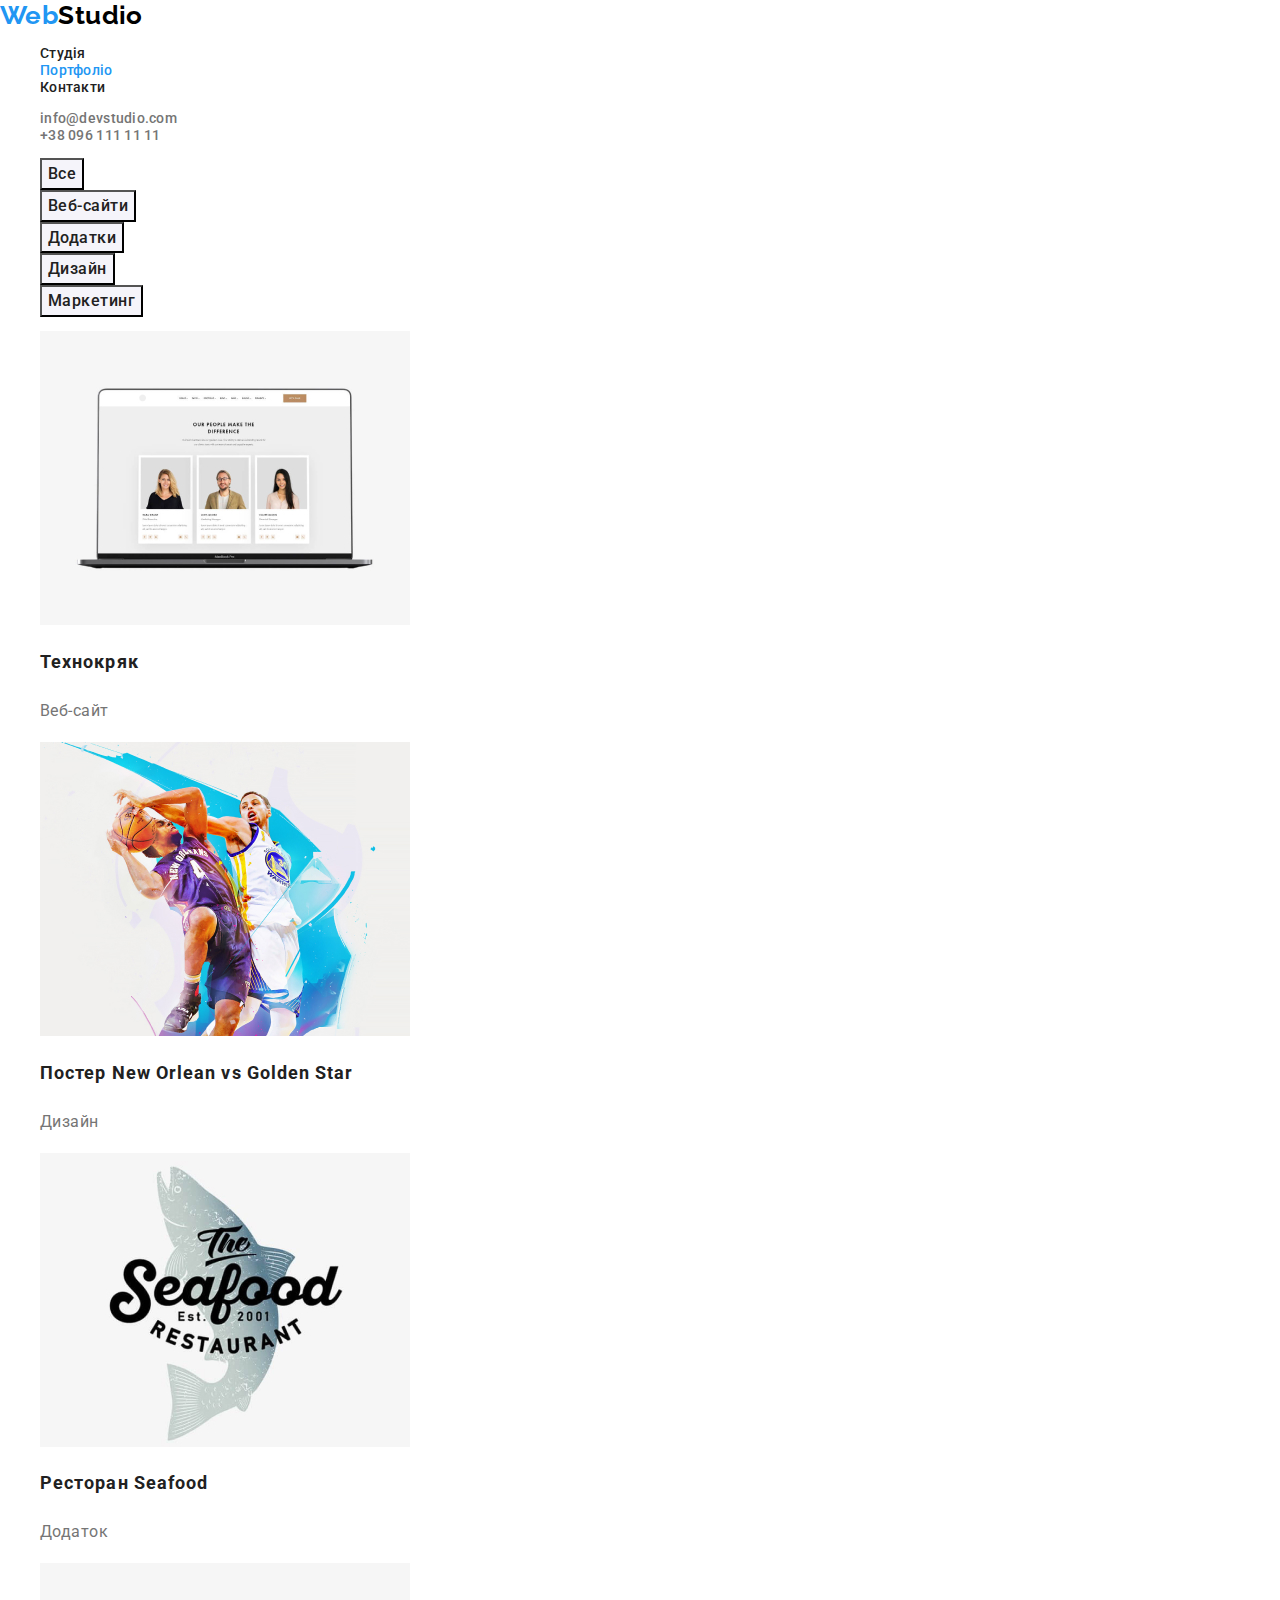
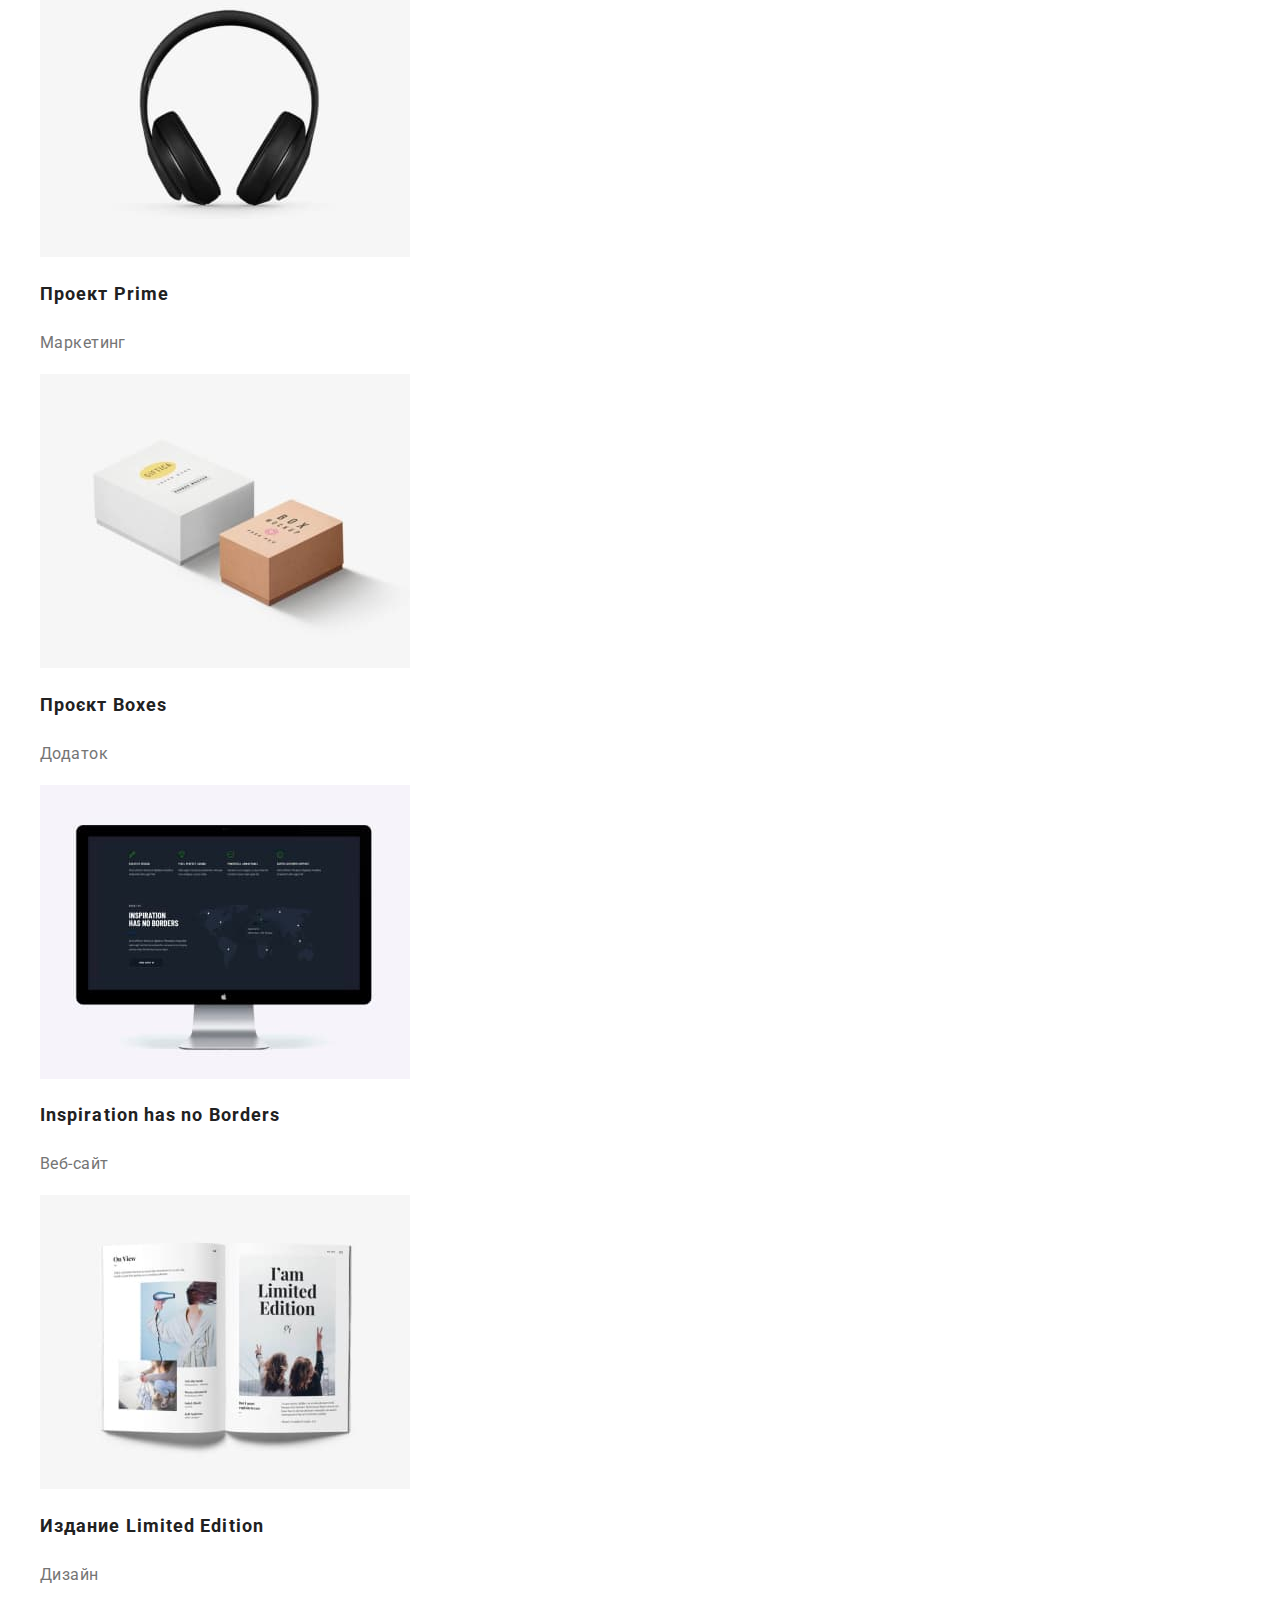
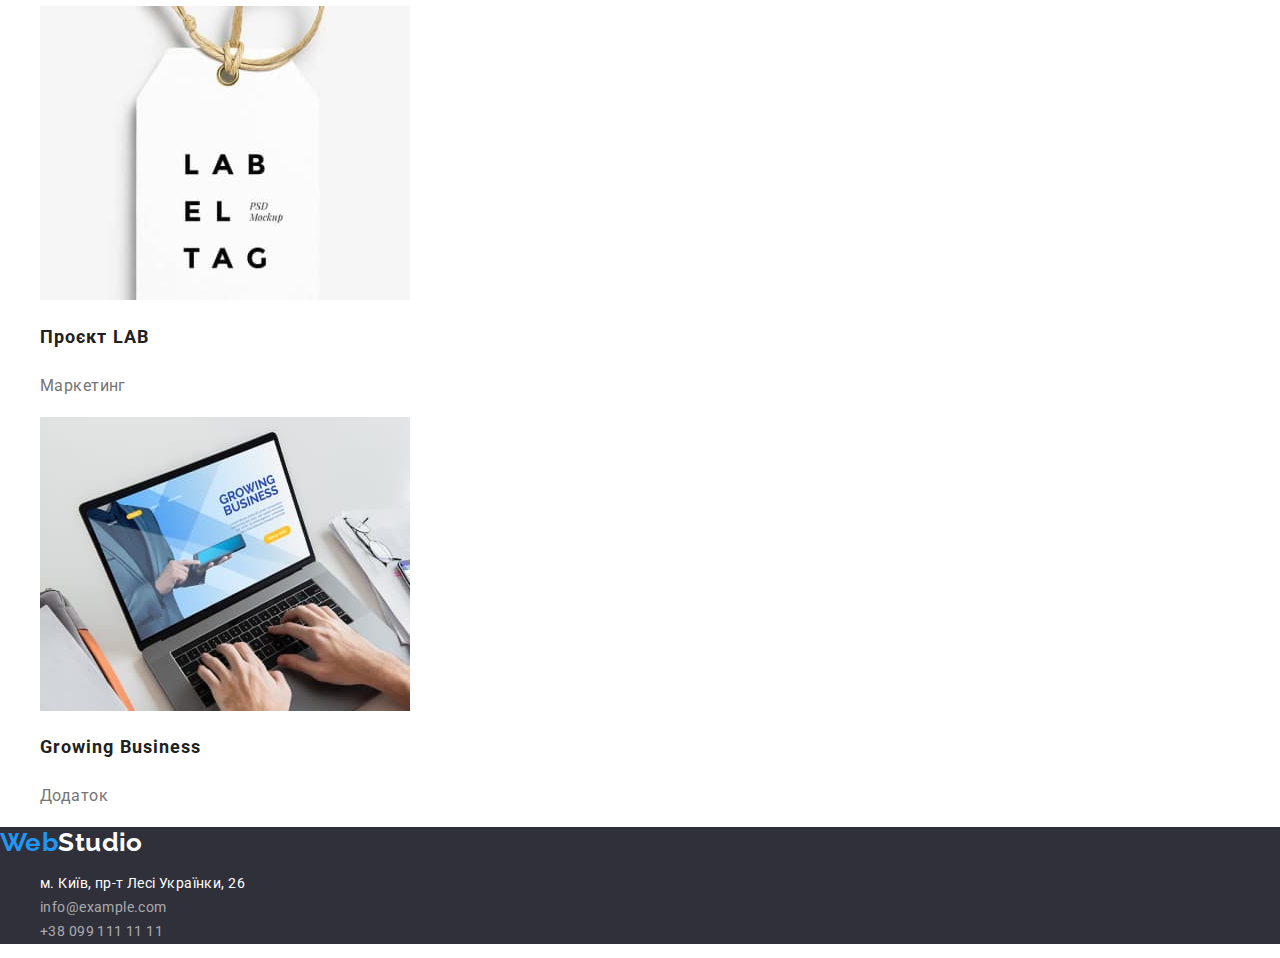
==== portfolio.html @ 3e5037c1 "Lang and normalize" ====
<!DOCTYPE html>
<html lang="ua">

<head>
    <meta charset="UTF-8">
    <meta http-equiv="X-UA-Compatible" content="IE=edge">
    <meta name="viewport" content="width=device-width, initial-scale=1.0">
    <title>WebStudio</title>
    <link rel="stylesheet" href="./css/modern-normalize.css">
    <link rel="stylesheet" href="./css/styles.css">
    <link href="https://fonts.googleapis.com/css2?family=Raleway:wght@700&family=Roboto:wght@400;500;700;900&display=swap" rel="stylesheet">
</head>

<body>
    <!-- Шапка -->
    <header class="header">
        <nav>
            <a class="logo" href="./index.html"> <span>Web</span>Studio </a>

            <ul class="header-nav">
                <li><a class="link" href="./index.html">Студія</a></li>
                <li><a class="link is-active" href="./portfolio.html">Портфоліо</a></li>
                <li><a class="link" href="">Контакти</a></li>
            </ul>
        </nav>

        <ul class="header-contacts">
            <li><a class="link" href="mailto:info@devstudio.com">info@devstudio.com</a></li>
            <li><a class="link" href="tel:+380961111111">+38 096 111 11 11</a></li>
        </ul>
    </header>

    <main>
        <section>
            <h1 class="visually-hidden"> Портфолио </h1>
            <ul class="filter">
                <li> 
                    <button class="btn" type="button"> Все </button>
                </li>
                <li>
                    <button class="btn" type="button"> Веб-сайти </button>
                </li>
                <li>
                    <button class="btn" type="button"> Додатки </button>
                </li>
                <li>
                    <button class="btn" type="button"> Дизайн </button>
                </li>
                <li>
                    <button class="btn" type="button"> Маркетинг </button>
                </li>
            </ul>
            <ul class="cards">
                <li> <a class="link" href="">
                        <img src="./images/img1.jpg" alt="" width="370" height="294"> 
                        <h2 class="title">Технокряк</h2>
                        <p class="category">Веб-сайт</p>
                        <p></p>
                    </a>
                </li>
                <li> <a class="link" href="">
                        <img src="./images/img2.jpg" alt="" width="370" height="294">
                        <h2 class="title">Постер New Orlean vs Golden Star</h2>
                        <p class="category">Дизайн</p>
                        <p></p>
                    </a>
                </li>
                <li> <a class="link" href="">
                        <img src="./images/img3.jpg" alt="" width="370" height="294">
                        <h2 class="title">Ресторан Seafood</h2>
                        <p class="category">Додаток</p>
                        <p></p>
                    </a>
                </li>
                <li> <a class="link" href="">
                        <img src="./images/img4.jpg" alt="" width="370" height="294">
                        <h2 class="title">Проект Prime</h2>
                        <p class="category">Маркетинг</p>
                        <p></p>
                    </a>
                </li>
                <li> <a class="link" href="">
                        <img src="./images/img5.jpg" alt="" width="370" height="294">
                        <h2 class="title">Проєкт Boxes</h2>
                        <p class="category">Додаток</p>
                        <p></p>
                    </a>
                </li>
                <li> <a class="link" href="">
                        <img src="./images/img6.jpg" alt="" width="370" height="294">
                        <h2 class="title">Inspiration has no Borders</h2>
                        <p class="category">Веб-сайт</p>
                        <p></p>
                    </a>
                </li>
                <li> <a class="link" href="">
                        <img src="./images/img7.jpg" alt="" width="370" height="294">
                        <h2 class="title">Издание Limited Edition</h2>
                        <p class="category">Дизайн</p>
                        <p></p>
                    </a>
                </li>
                <li> <a class="link" href="">
                        <img src="./images/img8.jpg" alt="" width="370" height="294">
                        <h2 class="title">Проєкт LAB</h2>
                        <p class="category">Маркетинг</p>
                        <p></p>
                    </a>
                </li>
                <li> <a class="link" href="">
                        <img src="./images/img9.jpg" alt="" width="370" height="294">
                        <h2 class="title">Growing Business</h2>
                        <p class="category">Додаток</p>
                        <p></p>
                    </a>
                </li>
            </ul>
        </section>
    </main>

    <!-- Футер -->
    <footer>

        <a class="logo-footer" href="./index.html"> <span>Web</span>Studio </a>

        <address>
            <ul class="footer-list"> 
                <li> <a class="link" href=""> м. Київ, пр-т Лесі Українки, 26 </a> </li>
                <li> <a class="link contacts" href="mailto:info@example.com">info@example.com</a> </li>
                <li> <a class="link contacts" href="tel:+380991111111">+38 099 111 11 11</a> </li>
            </ul>
        </address>

    </footer>

</body>

</html>
---- css/styles.css ----
:root {
    --main-text-color: #212121;
    --text-color: #757575;
    --accent-color: #2196F3;
    --background-color-dark: #2F303A;
    --background-color-light: #F5F4FA;
    --white: #ffffff;
}

/* Стилі для index.html */

body {
    font-family: Roboto, sans-serif;
    color: var(--main-text-color);
    background-color: var(--white);
    letter-spacing: 0.03em;
    line-height: 1.19;
    font-size: 14px;
}

.link, .logo, .logo-footer {
    text-decoration: none;
    font-style: normal;
}

ul {
    list-style: none;
}

/* Logo */
.logo {
    font-family: Raleway, sans-serif;
    font-weight: 700;
    font-size: 26px;
    color: #000000;
}

.logo span,
.logo-footer span {
    color: var(--accent-color);
}

/* Header */
.header .link {
    font-weight: 500;
    line-height: 1.14;
    letter-spacing: 0.02em;
}

.header-nav .link {
    color: var(--main-text-color);
}

.header-contacts .link {
    color: var(--text-color);
}

.header .link:hover,
.header .link:focus {
    color: var(--accent-color);
}

.header-nav .is-active {
    color: var(--accent-color);
}

/* Hero */
.hero {
    background-color: var(--background-color-dark);
    text-align: center;
}

.hero-title {
    color: var(--white);
    font-weight: 900;
    font-size: 44px;
    line-height: 1.36;
    letter-spacing: 0.06em;
    text-transform: uppercase;
}

.hero .btn {
    cursor: pointer;
    font-family: inherit;
    font-weight: 700;
    font-size: 16px;
    line-height: 1.87;
    letter-spacing: 0.06em;
    color: var(--white);
    background-color: var(--accent-color);
}

/* Features */
.visually-hidden {
    position: absolute;
    width: 1px;
    height: 1px;
    margin: -1px;
    border: 0;
    padding: 0;
    white-space: nowrap;
    clip-path: inset(100%);
    clip: rect(0 0 0 0);
    overflow: hidden;
}

.features-title {
    font-size: 14px;
    line-height: 1.14;
    text-transform: uppercase;
}

.features .text {
    line-height: 1.7;
    color: var(--text-color);
}

/* Work */
.section-title {
    font-size: 36px;
    line-height: 1.17;
    text-align: center;
}

/* Team */
.team {
    font-size: 16px;
}

.team-name {
    font-weight: 500;
    font-size: 16px;
}

.team-description {
    font-size: 16px;
    color: var(--text-color);
}

/* Footer */
footer {
    background-color: var(--background-color-dark);
}

.logo-footer {
    font-family: Raleway, sans-serif;
    font-weight: 700;
    font-size: 26px;
    color: var(--white);
}

.footer-list .link {
    color: var(--white);
    line-height: 1.7;
}

.footer-list .link:hover,
.footer-list .link:focus {
    color: var(--accent-color);
}

.footer-list .contacts {
    color: rgba(255, 255, 255, 0.6);
}


/* Стилі для portfolio.html */

.filter .btn {
    cursor: pointer;
    font-weight: 500;
    font-size: 16px;
    line-height: 1.62;
    letter-spacing: 0.03em;
    font-family: inherit;
    color: var(--main-text-color);
    background-color: var(--background-color-light);   
}

.filter .btn:hover,
.filter .btn:focus {
    color: var(--white);
    background-color: var(--accent-color);
}

.cards .title {
    font-weight: 700;
    font-size: 18px;
    line-height: 2;
    letter-spacing: 0.06em;
    color: var(--main-text-color);
}

.cards .category {
    font-size: 16px;
    line-height: 1.88;
    color: var(--text-color);
}
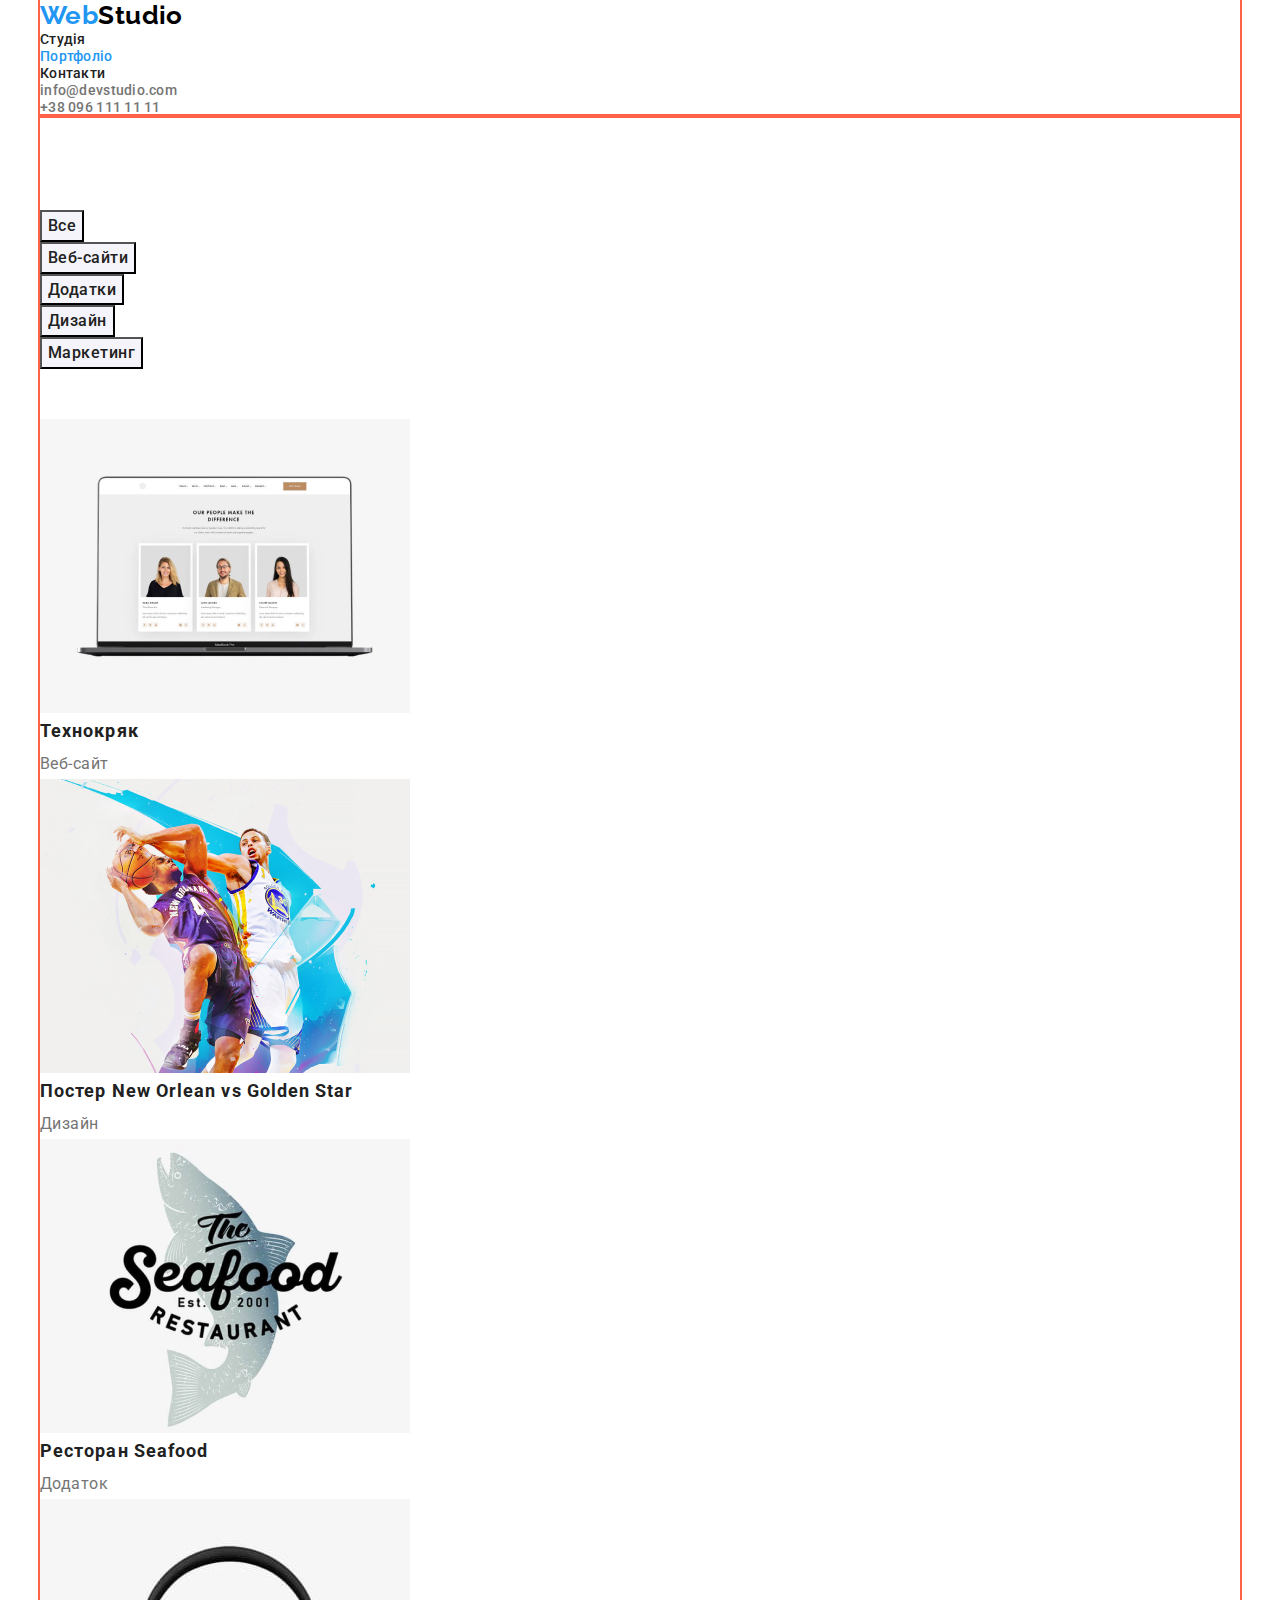
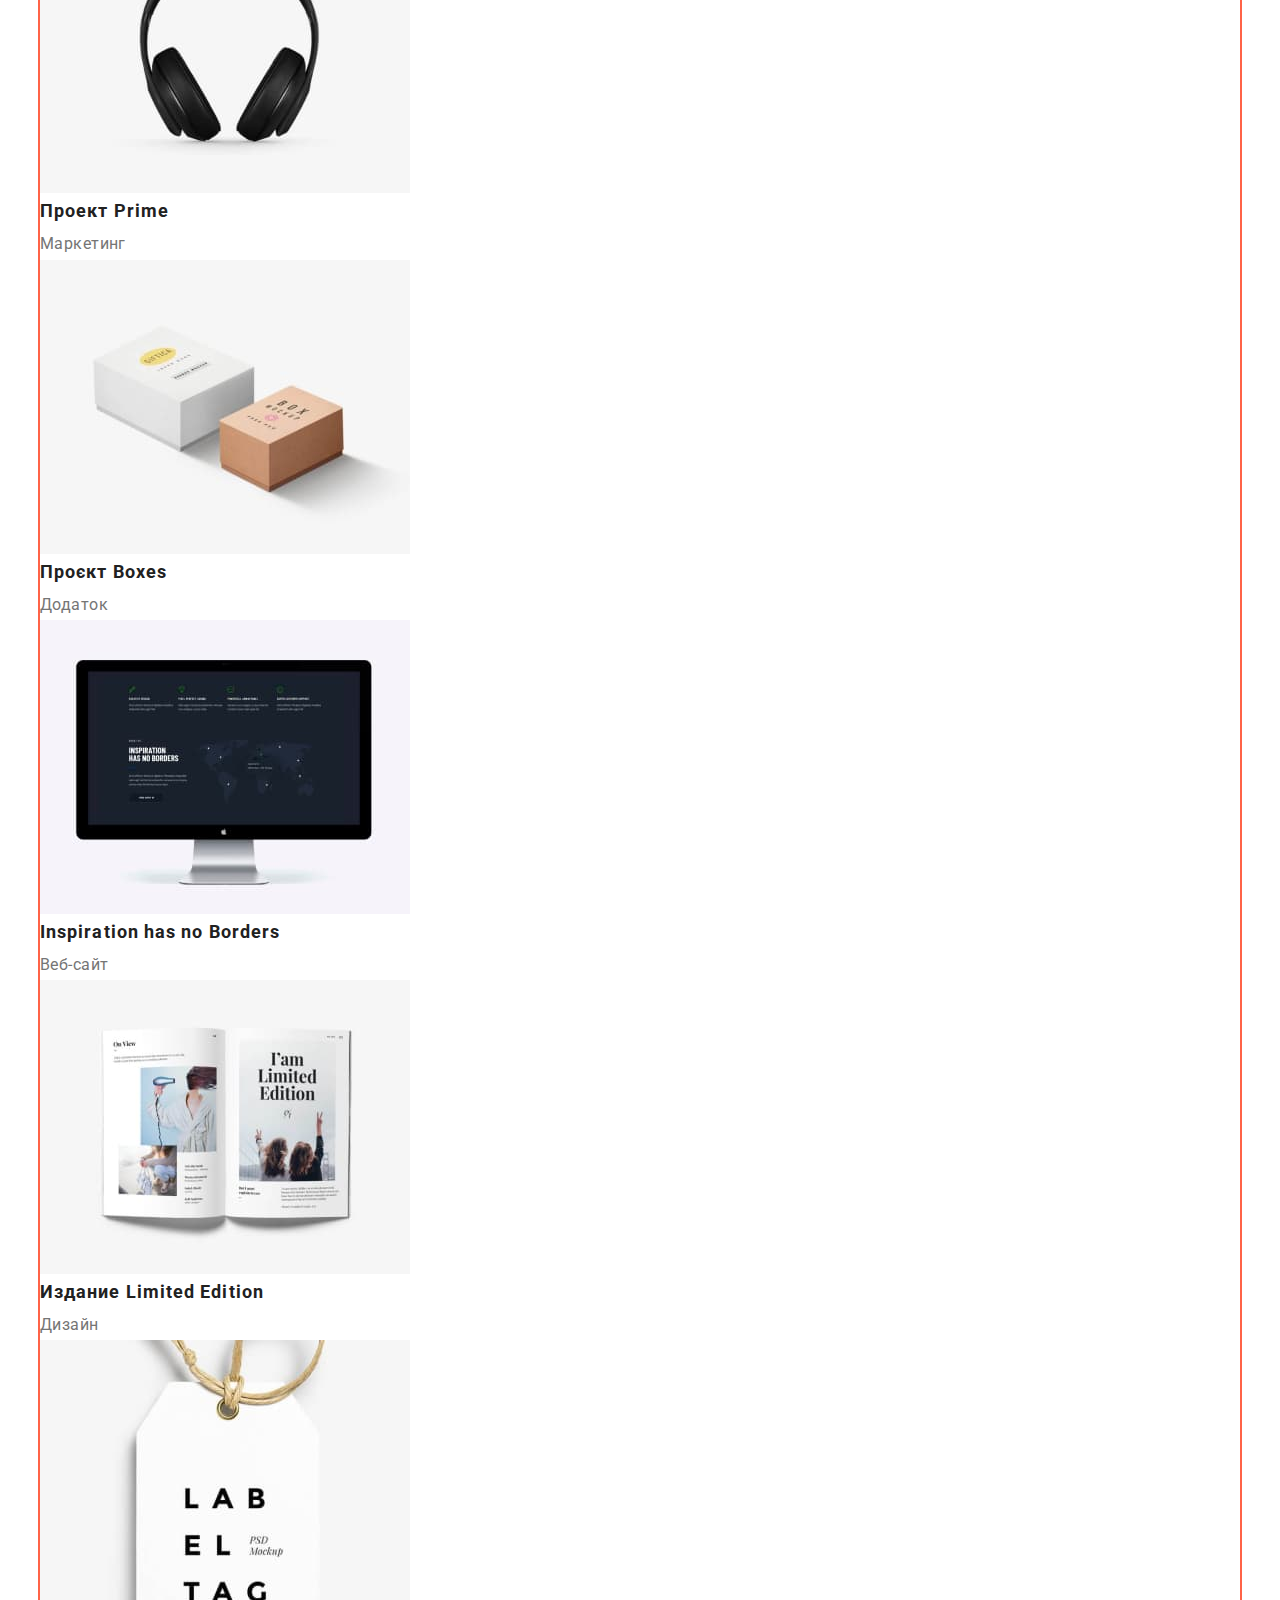
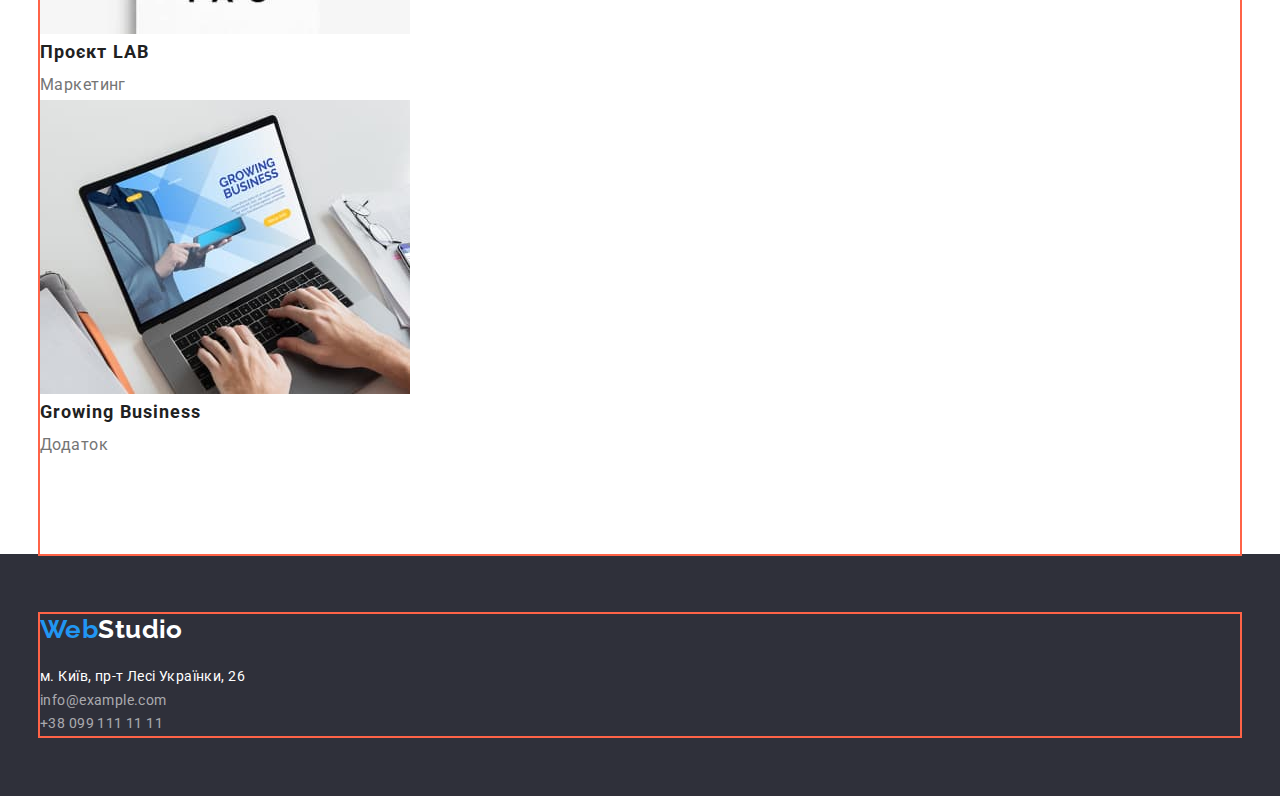
==== commit f622efcc: "Margin" ====
--- a/portfolio.html
+++ b/portfolio.html
@@ -6,7 +6,7 @@
     <meta http-equiv="X-UA-Compatible" content="IE=edge">
     <meta name="viewport" content="width=device-width, initial-scale=1.0">
     <title>WebStudio</title>
-    <link rel="stylesheet" href="./css/modern-normalize.css">
+    <link rel="stylesheet" href="https://cdnjs.cloudflare.com/ajax/libs/modern-normalize/1.1.0/modern-normalize.min.css">
     <link rel="stylesheet" href="./css/styles.css">
     <link href="https://fonts.googleapis.com/css2?family=Raleway:wght@700&family=Roboto:wght@400;500;700;900&display=swap" rel="stylesheet">
 </head>
@@ -14,122 +14,129 @@
 <body>
     <!-- Шапка -->
     <header class="header">
-        <nav>
-            <a class="logo" href="./index.html"> <span>Web</span>Studio </a>
-
-            <ul class="header-nav">
-                <li><a class="link" href="./index.html">Студія</a></li>
-                <li><a class="link is-active" href="./portfolio.html">Портфоліо</a></li>
-                <li><a class="link" href="">Контакти</a></li>
+        <div class="container">
+            <nav>
+                <a class="logo" href="./index.html"> <span>Web</span>Studio </a>
+            
+                <ul class="header-nav list">
+                    <li><a class="link" href="./index.html">Студія</a></li>
+                    <li><a class="link is-active" href="./portfolio.html">Портфоліо</a></li>
+                    <li><a class="link" href="">Контакти</a></li>
+                </ul>
+            </nav>
+            
+            <ul class="header-contacts list">
+                <li><a class="link" href="mailto:info@devstudio.com">info@devstudio.com</a></li>
+                <li><a class="link" href="tel:+380961111111">+38 096 111 11 11</a></li>
             </ul>
-        </nav>
-
-        <ul class="header-contacts">
-            <li><a class="link" href="mailto:info@devstudio.com">info@devstudio.com</a></li>
-            <li><a class="link" href="tel:+380961111111">+38 096 111 11 11</a></li>
-        </ul>
+        </div>
+        
     </header>
 
     <main>
         <section>
-            <h1 class="visually-hidden"> Портфолио </h1>
-            <ul class="filter">
-                <li> 
-                    <button class="btn" type="button"> Все </button>
-                </li>
-                <li>
-                    <button class="btn" type="button"> Веб-сайти </button>
-                </li>
-                <li>
-                    <button class="btn" type="button"> Додатки </button>
-                </li>
-                <li>
-                    <button class="btn" type="button"> Дизайн </button>
-                </li>
-                <li>
-                    <button class="btn" type="button"> Маркетинг </button>
-                </li>
-            </ul>
-            <ul class="cards">
-                <li> <a class="link" href="">
-                        <img src="./images/img1.jpg" alt="" width="370" height="294"> 
-                        <h2 class="title">Технокряк</h2>
-                        <p class="category">Веб-сайт</p>
-                        <p></p>
-                    </a>
-                </li>
-                <li> <a class="link" href="">
-                        <img src="./images/img2.jpg" alt="" width="370" height="294">
-                        <h2 class="title">Постер New Orlean vs Golden Star</h2>
-                        <p class="category">Дизайн</p>
-                        <p></p>
-                    </a>
-                </li>
-                <li> <a class="link" href="">
-                        <img src="./images/img3.jpg" alt="" width="370" height="294">
-                        <h2 class="title">Ресторан Seafood</h2>
-                        <p class="category">Додаток</p>
-                        <p></p>
-                    </a>
-                </li>
-                <li> <a class="link" href="">
-                        <img src="./images/img4.jpg" alt="" width="370" height="294">
-                        <h2 class="title">Проект Prime</h2>
-                        <p class="category">Маркетинг</p>
-                        <p></p>
-                    </a>
-                </li>
-                <li> <a class="link" href="">
-                        <img src="./images/img5.jpg" alt="" width="370" height="294">
-                        <h2 class="title">Проєкт Boxes</h2>
-                        <p class="category">Додаток</p>
-                        <p></p>
-                    </a>
-                </li>
-                <li> <a class="link" href="">
-                        <img src="./images/img6.jpg" alt="" width="370" height="294">
-                        <h2 class="title">Inspiration has no Borders</h2>
-                        <p class="category">Веб-сайт</p>
-                        <p></p>
-                    </a>
-                </li>
-                <li> <a class="link" href="">
-                        <img src="./images/img7.jpg" alt="" width="370" height="294">
-                        <h2 class="title">Издание Limited Edition</h2>
-                        <p class="category">Дизайн</p>
-                        <p></p>
-                    </a>
-                </li>
-                <li> <a class="link" href="">
-                        <img src="./images/img8.jpg" alt="" width="370" height="294">
-                        <h2 class="title">Проєкт LAB</h2>
-                        <p class="category">Маркетинг</p>
-                        <p></p>
-                    </a>
-                </li>
-                <li> <a class="link" href="">
-                        <img src="./images/img9.jpg" alt="" width="370" height="294">
-                        <h2 class="title">Growing Business</h2>
-                        <p class="category">Додаток</p>
-                        <p></p>
-                    </a>
-                </li>
-            </ul>
+            <div class="container section">
+                <h1 class="visually-hidden"> Портфолио </h1>
+                <ul class="filter list">
+                    <li>
+                        <button class="btn" type="button"> Все </button>
+                    </li>
+                    <li>
+                        <button class="btn" type="button"> Веб-сайти </button>
+                    </li>
+                    <li>
+                        <button class="btn" type="button"> Додатки </button>
+                    </li>
+                    <li>
+                        <button class="btn" type="button"> Дизайн </button>
+                    </li>
+                    <li>
+                        <button class="btn" type="button"> Маркетинг </button>
+                    </li>
+                </ul>
+                <ul class="cards list">
+                    <li> <a class="link" href="">
+                            <img src="./images/img1.jpg" alt="" width="370" height="294">
+                            <h2 class="title">Технокряк</h2>
+                            <p class="category">Веб-сайт</p>
+                            <p class="text"></p>
+                        </a>
+                    </li>
+                    <li> <a class="link" href="">
+                            <img src="./images/img2.jpg" alt="" width="370" height="294">
+                            <h2 class="title">Постер New Orlean vs Golden Star</h2>
+                            <p class="category">Дизайн</p>
+                            <p class="text"></p>
+                        </a>
+                    </li>
+                    <li> <a class="link" href="">
+                            <img src="./images/img3.jpg" alt="" width="370" height="294">
+                            <h2 class="title">Ресторан Seafood</h2>
+                            <p class="category">Додаток</p>
+                            <p class="text"></p>
+                        </a>
+                    </li>
+                    <li> <a class="link" href="">
+                            <img src="./images/img4.jpg" alt="" width="370" height="294">
+                            <h2 class="title">Проект Prime</h2>
+                            <p class="category">Маркетинг</p>
+                            <p class="text"></p>
+                        </a>
+                    </li>
+                    <li> <a class="link" href="">
+                            <img src="./images/img5.jpg" alt="" width="370" height="294">
+                            <h2 class="title">Проєкт Boxes</h2>
+                            <p class="category">Додаток</p>
+                            <p class="text"></p>
+                        </a>
+                    </li>
+                    <li> <a class="link" href="">
+                            <img src="./images/img6.jpg" alt="" width="370" height="294">
+                            <h2 class="title">Inspiration has no Borders</h2>
+                            <p class="category">Веб-сайт</p>
+                            <p class="text"></p>
+                        </a>
+                    </li>
+                    <li> <a class="link" href="">
+                            <img src="./images/img7.jpg" alt="" width="370" height="294">
+                            <h2 class="title">Издание Limited Edition</h2>
+                            <p class="category">Дизайн</p>
+                            <p class="text"></p>
+                        </a>
+                    </li>
+                    <li> <a class="link" href="">
+                            <img src="./images/img8.jpg" alt="" width="370" height="294">
+                            <h2 class="title">Проєкт LAB</h2>
+                            <p class="category">Маркетинг</p>
+                            <p class="text"></p>
+                        </a>
+                    </li>
+                    <li> <a class="link" href="">
+                            <img src="./images/img9.jpg" alt="" width="370" height="294">
+                            <h2 class="title">Growing Business</h2>
+                            <p class="category">Додаток</p>
+                            <p class="text"></p>
+                        </a>
+                    </li>
+                </ul>
+            </div>
+            
         </section>
     </main>
 
     <!-- Футер -->
     <footer>
-
-        <a class="logo-footer" href="./index.html"> <span>Web</span>Studio </a>
-
-        <address>
-            <ul class="footer-list"> 
-                <li> <a class="link" href=""> м. Київ, пр-т Лесі Українки, 26 </a> </li>
-                <li> <a class="link contacts" href="mailto:info@example.com">info@example.com</a> </li>
-                <li> <a class="link contacts" href="tel:+380991111111">+38 099 111 11 11</a> </li>
-            </ul>
-        </address>
+        <div class="container">
+            <a class="logo-footer" href="./index.html"> <span>Web</span>Studio </a>
+            
+            <address>
+                <ul class="footer-list list">
+                    <li> <a class="link" href=""> м. Київ, пр-т Лесі Українки, 26 </a> </li>
+                    <li> <a class="link contacts" href="mailto:info@example.com">info@example.com</a> </li>
+                    <li> <a class="link contacts" href="tel:+380991111111">+38 099 111 11 11</a> </li>
+                </ul>
+            </address>
+        </div>
 
     </footer>
 
--- a/css/styles.css
+++ b/css/styles.css
@@ -1,3 +1,48 @@
+html {
+    box-sizing: border-box;
+}
+
+*,
+*::after,
+*::before {
+    box-sizing: inherit;
+}
+
+/* Стили для обнуления верхних отступов у элементов */
+h1,
+h2,
+h3,
+h4,
+h5,
+h6,
+p {
+    margin-top: 0;
+}
+
+/* Класс для обнуления базовых свойств у списков (ul) */
+ul {
+    list-style: none;
+    padding: 0;
+    margin: 0;
+}
+
+/* Класс для обнуления базовых свойств у ссылок */
+a {
+    text-decoration: none;
+    color: inherit;
+}
+
+/* Свойства для корректного отображения картинок */
+img {
+    display: block;
+    max-width: 100%;
+    height: auto;
+}
+
+/* Свойства для обнуления курсива у address */
+address {
+    font-style: normal;
+}
 
 :root {
     --main-text-color: #212121;
@@ -24,10 +69,6 @@
     font-style: normal;
 }
 
-ul {
-    list-style: none;
-}
-
 /* Logo */
 .logo {
     font-family: Raleway, sans-serif;
@@ -42,6 +83,14 @@
 }
 
 /* Header */
+.container {
+    margin: 0 auto;
+    width: 1200px;
+    
+    
+    outline: 2px solid tomato;
+}
+
 .header .link {
     font-weight: 500;
     line-height: 1.14;
@@ -72,6 +121,9 @@
 }
 
 .hero-title {
+    margin-top: 0;
+    margin-bottom: 30px;
+
     color: var(--white);
     font-weight: 900;
     font-size: 44px;
@@ -81,6 +133,9 @@
 }
 
 .hero .btn {
+    /* box-shadow: 0px 4px 4px rgba(0, 0, 0, 0.15);
+    border-radius: 4px; */
+
     cursor: pointer;
     font-family: inherit;
     font-weight: 700;
@@ -92,6 +147,10 @@
 }
 
 /* Features */
+.features {
+    padding-top: 94px;
+}
+
 .visually-hidden {
     position: absolute;
     width: 1px;
@@ -109,18 +168,30 @@
     font-size: 14px;
     line-height: 1.14;
     text-transform: uppercase;
+
+    margin-top: 0;
+    margin-bottom: 10px;
 }
 
 .features .text {
     line-height: 1.7;
     color: var(--text-color);
+    margin: 0;
 }
 
 /* Work */
+.section {
+    padding-top: 94px;
+    padding-bottom: 94px;
+}
+
 .section-title {
     font-size: 36px;
     line-height: 1.17;
     text-align: center;
+
+    margin-top: 0;
+    margin-bottom: 50px;
 }
 
 /* Team */
@@ -131,16 +202,26 @@
 .team-name {
     font-weight: 500;
     font-size: 16px;
+
+    margin-top: 0;
+    margin-bottom: 10px;
 }
 
 .team-description {
     font-size: 16px;
     color: var(--text-color);
+
+    margin: 0;
+    
 }
 
 /* Footer */
 footer {
     background-color: var(--background-color-dark);
+
+    margin-top: 0;
+    padding-top: 60px;
+    padding-bottom: 60px;
 }
 
 .logo-footer {
@@ -148,6 +229,9 @@
     font-weight: 700;
     font-size: 26px;
     color: var(--white);
+
+    display: inline-block;
+    margin-bottom: 20px;
 }
 
 .footer-list .link {
@@ -166,6 +250,9 @@
 
 
 /* Стилі для portfolio.html */
+.filter {
+    margin-bottom: 50px;
+}
 
 .filter .btn {
     cursor: pointer;
@@ -190,10 +277,18 @@
     line-height: 2;
     letter-spacing: 0.06em;
     color: var(--main-text-color);
+    
+    margin: 0;
 }
 
 .cards .category {
     font-size: 16px;
     line-height: 1.88;
     color: var(--text-color);
+
+    margin: 0;
+}
+
+.cards .text {
+    margin: 0;
 }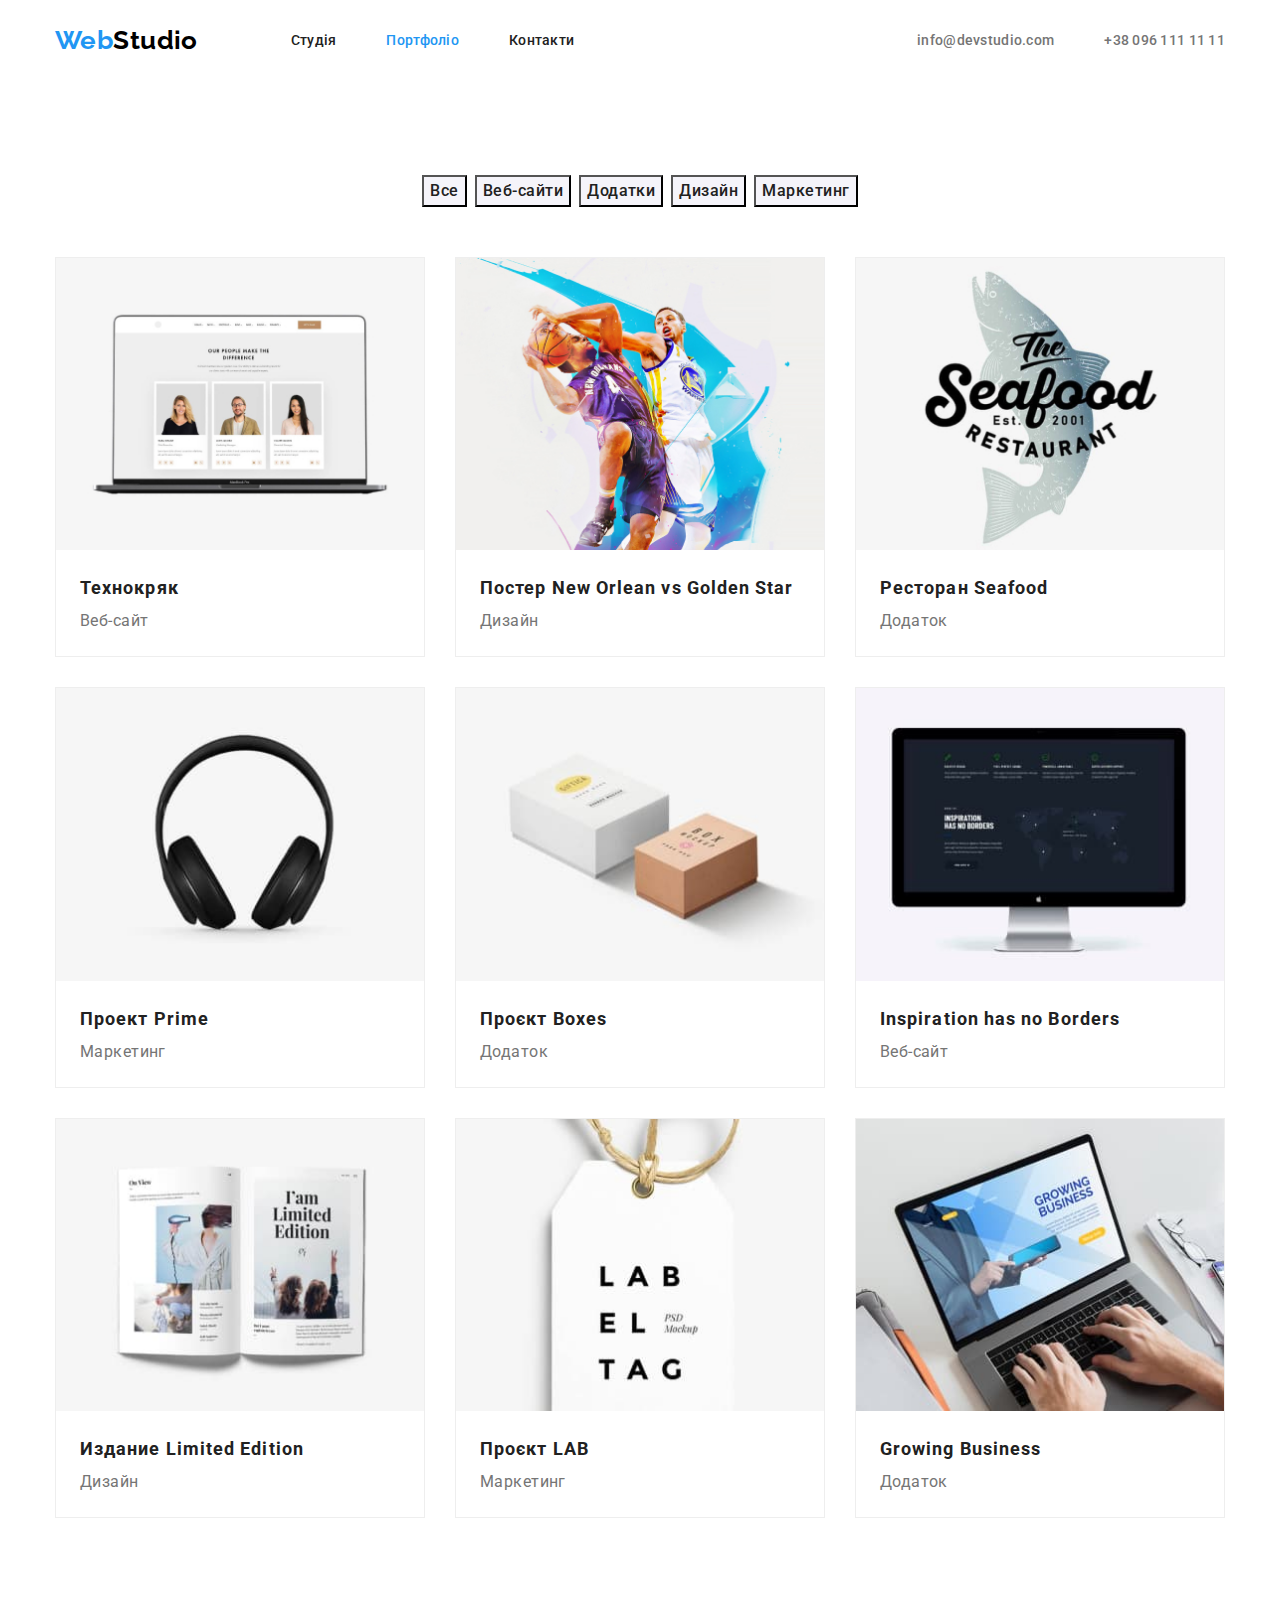
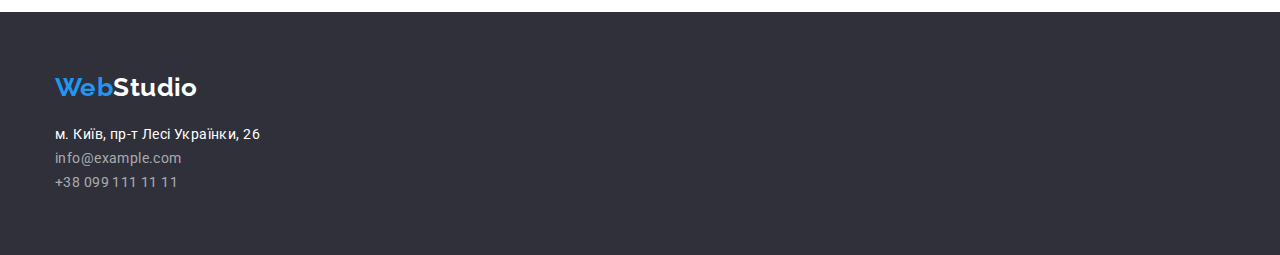
==== commit 3416d34d: "Sunnary" ====
--- a/portfolio.html
+++ b/portfolio.html
@@ -14,20 +14,20 @@
 <body>
     <!-- Шапка -->
     <header class="header">
-        <div class="container">
-            <nav>
+        <div class="container main-nav">
+            <nav  class="site-nav">
                 <a class="logo" href="./index.html"> <span>Web</span>Studio </a>
             
                 <ul class="header-nav list">
-                    <li><a class="link" href="./index.html">Студія</a></li>
-                    <li><a class="link is-active" href="./portfolio.html">Портфоліо</a></li>
-                    <li><a class="link" href="">Контакти</a></li>
+                    <li class="item"><a class="link" href="./index.html">Студія</a></li>
+                    <li class="item"><a class="link is-active" href="./portfolio.html">Портфоліо</a></li>
+                    <li class="item"><a class="link" href="">Контакти</a></li>
                 </ul>
             </nav>
             
             <ul class="header-contacts list">
-                <li><a class="link" href="mailto:info@devstudio.com">info@devstudio.com</a></li>
-                <li><a class="link" href="tel:+380961111111">+38 096 111 11 11</a></li>
+                <li class="item"><a class="link" href="mailto:info@devstudio.com">info@devstudio.com</a></li>
+                <li class="item"><a class="link" href="tel:+380961111111">+38 096 111 11 11</a></li>
             </ul>
         </div>
         
@@ -37,82 +37,82 @@
         <section>
             <div class="container section">
                 <h1 class="visually-hidden"> Портфолио </h1>
-                <ul class="filter list">
-                    <li>
+                <ul class="filter">
+                    <li class="item">
                         <button class="btn" type="button"> Все </button>
                     </li>
-                    <li>
+                    <li class="item">
                         <button class="btn" type="button"> Веб-сайти </button>
                     </li>
-                    <li>
+                    <li class="item">
                         <button class="btn" type="button"> Додатки </button>
                     </li>
-                    <li>
+                    <li class="item">
                         <button class="btn" type="button"> Дизайн </button>
                     </li>
-                    <li>
+                    <li class="item">
                         <button class="btn" type="button"> Маркетинг </button>
                     </li>
                 </ul>
-                <ul class="cards list">
-                    <li> <a class="link" href="">
-                            <img src="./images/img1.jpg" alt="" width="370" height="294">
+                <ul class="cards">
+                    <li class="item"> <a class="link" href="">
+                            <img class="img" src="./images/img1.jpg" alt="" width="370" height="294">
                             <h2 class="title">Технокряк</h2>
                             <p class="category">Веб-сайт</p>
                             <p class="text"></p>
                         </a>
                     </li>
-                    <li> <a class="link" href="">
-                            <img src="./images/img2.jpg" alt="" width="370" height="294">
+                    <li class="item"> <a class="link" href="">
+                            <img class="img" src="./images/img2.jpg" alt="" width="370" height="294">
                             <h2 class="title">Постер New Orlean vs Golden Star</h2>
                             <p class="category">Дизайн</p>
                             <p class="text"></p>
                         </a>
                     </li>
-                    <li> <a class="link" href="">
-                            <img src="./images/img3.jpg" alt="" width="370" height="294">
+                    <li class="item"> <a class="link" href="">
+                            <img class="img" src="./images/img3.jpg" alt="" width="370" height="294">
                             <h2 class="title">Ресторан Seafood</h2>
                             <p class="category">Додаток</p>
                             <p class="text"></p>
                         </a>
                     </li>
-                    <li> <a class="link" href="">
-                            <img src="./images/img4.jpg" alt="" width="370" height="294">
+                    <li class="item"> <a class="link" href="">
+                            <img class="img" src="./images/img4.jpg" alt="" width="370" height="294">
                             <h2 class="title">Проект Prime</h2>
                             <p class="category">Маркетинг</p>
                             <p class="text"></p>
                         </a>
                     </li>
-                    <li> <a class="link" href="">
-                            <img src="./images/img5.jpg" alt="" width="370" height="294">
+                    <li class="item"> <a class="link" href="">
+                            <img class="img" src="./images/img5.jpg" alt="" width="370" height="294">
                             <h2 class="title">Проєкт Boxes</h2>
                             <p class="category">Додаток</p>
                             <p class="text"></p>
                         </a>
                     </li>
-                    <li> <a class="link" href="">
-                            <img src="./images/img6.jpg" alt="" width="370" height="294">
+                    <li class="item"> <a class="link" href="">
+                            <img class="img" src="./images/img6.jpg" alt="" width="370" height="294">
                             <h2 class="title">Inspiration has no Borders</h2>
                             <p class="category">Веб-сайт</p>
                             <p class="text"></p>
                         </a>
                     </li>
-                    <li> <a class="link" href="">
-                            <img src="./images/img7.jpg" alt="" width="370" height="294">
+                    <li class="item"> <a class="link" href="">
+                            <img class="img" src="./images/img7.jpg" alt="" width="370" height="294">
                             <h2 class="title">Издание Limited Edition</h2>
                             <p class="category">Дизайн</p>
                             <p class="text"></p>
                         </a>
                     </li>
-                    <li> <a class="link" href="">
-                            <img src="./images/img8.jpg" alt="" width="370" height="294">
+                    <li class="item"> <a class="link" href="">
+                            <img class="img" src="./images/img8.jpg" alt="" width="370" height="294">
                             <h2 class="title">Проєкт LAB</h2>
                             <p class="category">Маркетинг</p>
                             <p class="text"></p>
                         </a>
                     </li>
-                    <li> <a class="link" href="">
-                            <img src="./images/img9.jpg" alt="" width="370" height="294">
+                    <li class="item"> <a class="link" href="">
+                            <img class="img" src="./images/img9.jpg" alt="" width="370" height="294">
                             <h2 class="title">Growing Business</h2>
                             <p class="category">Додаток</p>
                             <p class="text"></p>
--- a/css/styles.css
+++ b/css/styles.css
@@ -51,6 +51,7 @@
     --background-color-dark: #2F303A;
     --background-color-light: #F5F4FA;
     --white: #ffffff;
+    --border: #EEEEEE; 
 }
 
 /* Стилі для index.html */
@@ -71,6 +72,8 @@
 
 /* Logo */
 .logo {
+    margin-right: 93px;
+    
     font-family: Raleway, sans-serif;
     font-weight: 700;
     font-size: 26px;
@@ -85,10 +88,16 @@
 /* Header */
 .container {
     margin: 0 auto;
+
     width: 1200px;
-    
-    
-    outline: 2px solid tomato;
+    padding-left: 15px;
+    padding-right: 15px;
+}
+
+.main-nav {
+    display: flex;
+    justify-content: space-between;
+    align-items: center;
 }
 
 .header .link {
@@ -97,8 +106,32 @@
     letter-spacing: 0.02em;
 }
 
+.site-nav {
+    display: flex;
+    align-items: center;
+}
+
+.header-nav {
+    display: flex;
+
+    padding-top: 32px;
+    padding-bottom: 32px;
+}
+
+.header-nav .item:not(:last-child) {
+    margin-right: 50px;
+}
+
 .header-nav .link {
     color: var(--main-text-color);
+}
+
+.header-contacts {
+    display: flex;
+}
+
+.header-contacts .item + .item {
+    margin-left: 50px;
 }
 
 .header-contacts .link {
@@ -116,6 +149,9 @@
 
 /* Hero */
 .hero {
+    padding-top: 200px;
+    padding-bottom: 200px;
+    
     background-color: var(--background-color-dark);
     text-align: center;
 }
@@ -142,6 +178,7 @@
     font-size: 16px;
     line-height: 1.87;
     letter-spacing: 0.06em;
+
     color: var(--white);
     background-color: var(--accent-color);
 }
@@ -164,19 +201,29 @@
     overflow: hidden;
 }
 
+.features-list {
+    display: flex;
+    justify-content: space-between;
+}
+
+.features-list .item {
+    width: 270px;
+}
+
 .features-title {
+    margin-top: 0;
+    margin-bottom: 10px;
+    
     font-size: 14px;
     line-height: 1.14;
     text-transform: uppercase;
-
-    margin-top: 0;
-    margin-bottom: 10px;
 }
 
 .features .text {
+    margin: 0;
+    
     line-height: 1.7;
     color: var(--text-color);
-    margin: 0;
 }
 
 /* Work */
@@ -186,52 +233,72 @@
 }
 
 .section-title {
+    margin-top: 0;
+    margin-bottom: 50px;
+    
     font-size: 36px;
     line-height: 1.17;
     text-align: center;
-
-    margin-top: 0;
-    margin-bottom: 50px;
+}
+
+.work-list {
+    display: flex;
+    justify-content: space-between;
 }
 
 /* Team */
 .team {
     font-size: 16px;
+    background-color: var(--background-color-light);
+}
+
+.team-list {
+    display: flex;
+    justify-content: space-between;
+}
+
+.team-list .item {
+    background-color: var(--white);
+    text-align: center;
+
+    border: 0 solid var(--border);
+    box-shadow: 0px 1px 3px rgba(0, 0, 0, 0.12), 0px 1px 1px rgba(0, 0, 0, 0.14), 0px 2px 1px rgba(0, 0, 0, 0.2);
+    border-radius: 0px 0px 4px 4px;
 }
 
 .team-name {
+    margin-top: 30px;
+    margin-bottom: 10px;
+    
     font-weight: 500;
     font-size: 16px;
-
-    margin-top: 0;
-    margin-bottom: 10px;
 }
 
 .team-description {
+    margin-top: 0;
+    margin-bottom: 30px;
+    
     font-size: 16px;
     color: var(--text-color);
-
-    margin: 0;
-    
 }
 
 /* Footer */
 footer {
-    background-color: var(--background-color-dark);
-
     margin-top: 0;
     padding-top: 60px;
     padding-bottom: 60px;
+    
+    background-color: var(--background-color-dark);
 }
 
 .logo-footer {
+    display: inline-block;
+    margin-bottom: 20px;
+    
     font-family: Raleway, sans-serif;
     font-weight: 700;
     font-size: 26px;
     color: var(--white);
-
-    display: inline-block;
-    margin-bottom: 20px;
 }
 
 .footer-list .link {
@@ -252,6 +319,13 @@
 /* Стилі для portfolio.html */
 .filter {
     margin-bottom: 50px;
+
+    display: flex;
+    justify-content: center;
+}
+
+.filter .item + .item {
+    margin-left: 8px;
 }
 
 .filter .btn {
@@ -261,6 +335,7 @@
     line-height: 1.62;
     letter-spacing: 0.03em;
     font-family: inherit;
+
     color: var(--main-text-color);
     background-color: var(--background-color-light);   
 }
@@ -271,22 +346,41 @@
     background-color: var(--accent-color);
 }
 
+.cards {
+    display: flex;
+    flex-wrap: wrap;
+    gap: 30px;
+}
+
+.cards .item {
+    flex-basis: calc((100% - 60px) / 3);
+    
+    border: 1px solid var(--border);
+}
+
+.cards .img {
+    margin-bottom: 20px;
+}
+
 .cards .title {
+    margin: 0;
+    padding-left: 24px;
+    
     font-weight: 700;
     font-size: 18px;
     line-height: 2;
     letter-spacing: 0.06em;
     color: var(--main-text-color);
-    
-    margin: 0;
 }
 
 .cards .category {
+    margin: 0;
+    padding-left: 24px;
+    padding-bottom: 20px;
+    
     font-size: 16px;
     line-height: 1.88;
     color: var(--text-color);
-
-    margin: 0;
 }
 
 .cards .text {
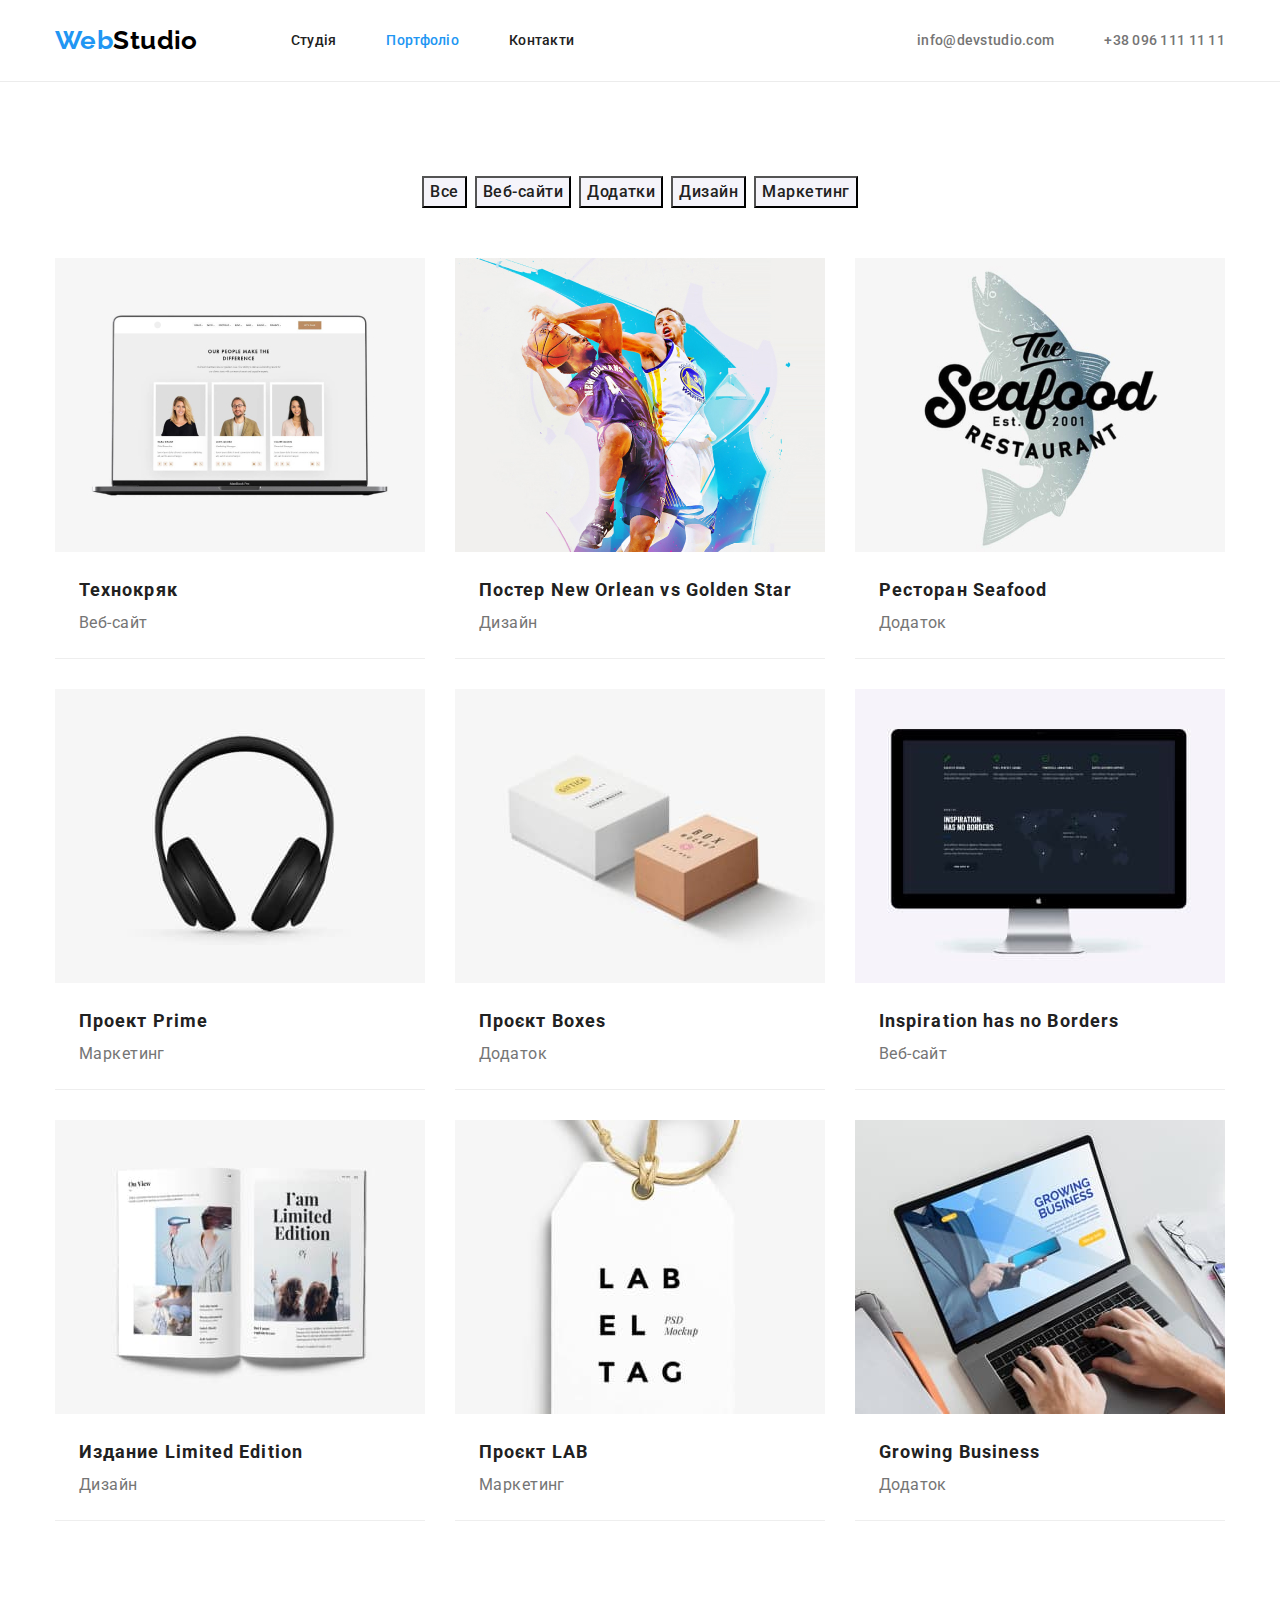
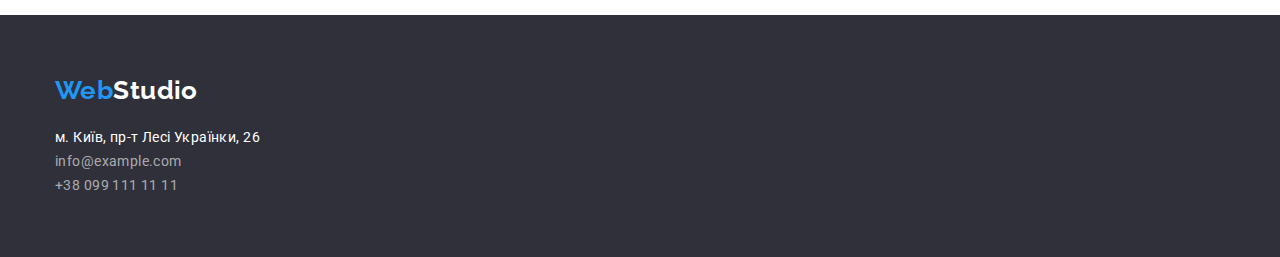
==== commit 90387d39: "Summary" ====
--- a/portfolio.html
+++ b/portfolio.html
@@ -1,5 +1,5 @@
 <!DOCTYPE html>
-<html lang="ua">
+<html lang="uk">
 
 <head>
     <meta charset="UTF-8">
@@ -36,7 +36,7 @@
     <main>
         <section>
             <div class="container section">
-                <h1 class="visually-hidden"> Портфолио </h1>
+                <h1 class="visually-hidden"> Портфоліо </h1>
                 <ul class="filter">
                     <li class="item">
                         <button class="btn" type="button"> Все </button>
--- a/css/styles.css
+++ b/css/styles.css
@@ -52,6 +52,7 @@
     --background-color-light: #F5F4FA;
     --white: #ffffff;
     --border: #EEEEEE; 
+    --border-top: #ECECEC;
 }
 
 /* Стилі для index.html */
@@ -92,6 +93,10 @@
     width: 1200px;
     padding-left: 15px;
     padding-right: 15px;
+}
+
+.header {
+    border-bottom: 1px solid var(--border-top);
 }
 
 .main-nav {
@@ -270,8 +275,8 @@
     margin-top: 30px;
     margin-bottom: 10px;
     
+    font-size: 16px;
     font-weight: 500;
-    font-size: 16px;
 }
 
 .team-description {
@@ -355,7 +360,7 @@
 .cards .item {
     flex-basis: calc((100% - 60px) / 3);
     
-    border: 1px solid var(--border);
+    border-bottom: 1px solid var(--border);
 }
 
 .cards .img {
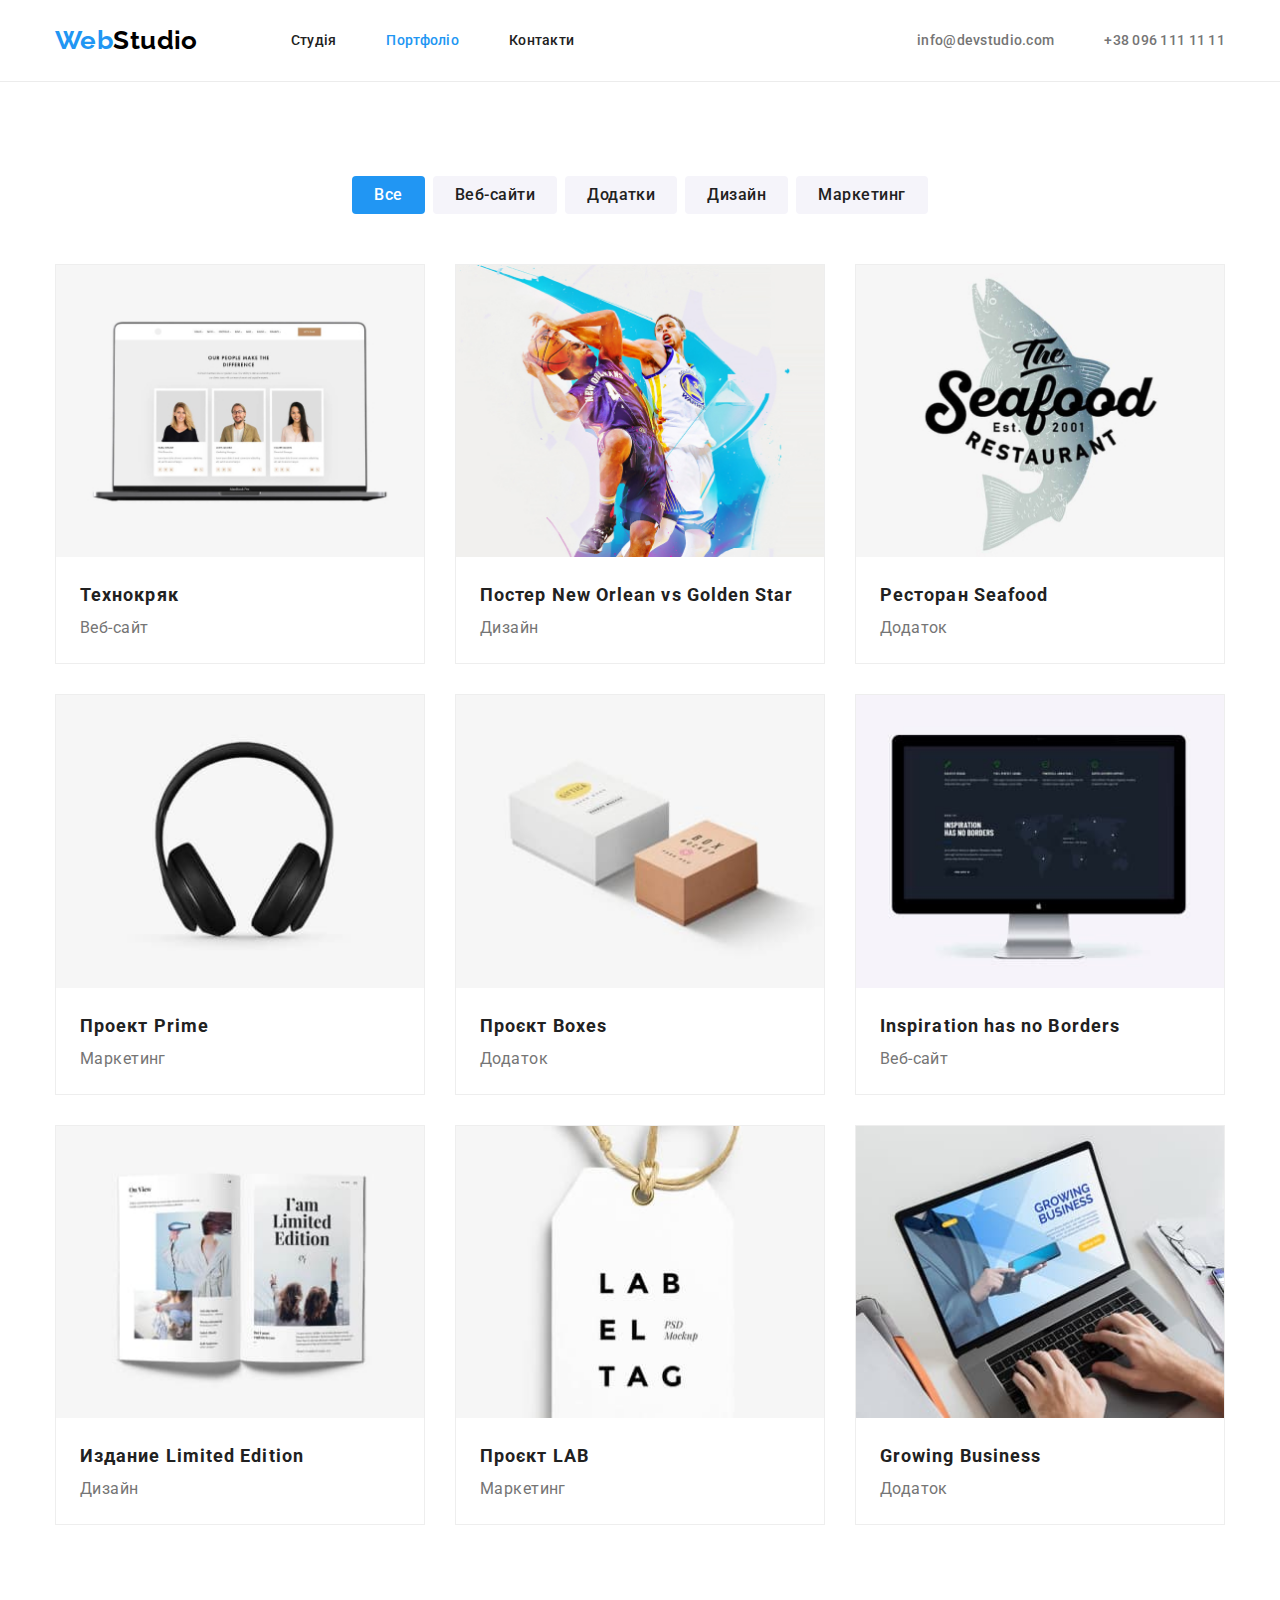
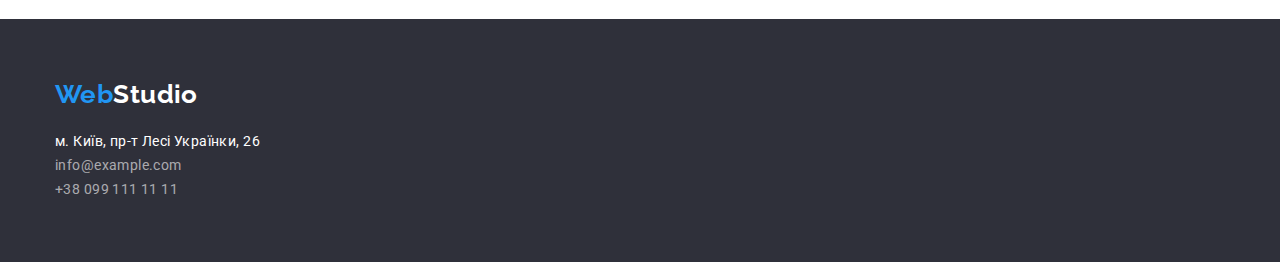
==== commit 99f97206: "Final" ====
--- a/portfolio.html
+++ b/portfolio.html
@@ -34,12 +34,12 @@
     </header>
 
     <main>
-        <section>
-            <div class="container section">
+        <section class="section">
+            <div class="container">
                 <h1 class="visually-hidden"> Портфоліо </h1>
                 <ul class="filter">
                     <li class="item">
-                        <button class="btn" type="button"> Все </button>
+                        <button class="btn is-active" type="button"> Все </button>
                     </li>
                     <li class="item">
                         <button class="btn" type="button"> Веб-сайти </button>
@@ -57,64 +57,82 @@
                 <ul class="cards">
                     <li class="item"> <a class="link" href="">
                             <img class="img" src="./images/img1.jpg" alt="" width="370" height="294">
-                            <h2 class="title">Технокряк</h2>
-                            <p class="category">Веб-сайт</p>
+                            <div class="box">
+                                <h2 class="title">Технокряк</h2>
+                                <p class="category">Веб-сайт</p>
+                            </div>
                             <p class="text"></p>
                         </a>
                     </li>
                     <li class="item"> <a class="link" href="">
                             <img class="img" src="./images/img2.jpg" alt="" width="370" height="294">
-                            <h2 class="title">Постер New Orlean vs Golden Star</h2>
-                            <p class="category">Дизайн</p>
+                            <div class="box">
+                                <h2 class="title">Постер New Orlean vs Golden Star</h2>
+                                <p class="category">Дизайн</p>
+                            </div>
                             <p class="text"></p>
                         </a>
                     </li>
                     <li class="item"> <a class="link" href="">
                             <img class="img" src="./images/img3.jpg" alt="" width="370" height="294">
-                            <h2 class="title">Ресторан Seafood</h2>
-                            <p class="category">Додаток</p>
+                            <div class="box">
+                                <h2 class="title">Ресторан Seafood</h2>
+                                <p class="category">Додаток</p>
+                            </div>
                             <p class="text"></p>
                         </a>
                     </li>
                     <li class="item"> <a class="link" href="">
                             <img class="img" src="./images/img4.jpg" alt="" width="370" height="294">
-                            <h2 class="title">Проект Prime</h2>
-                            <p class="category">Маркетинг</p>
+                            <div class="box">
+                                <h2 class="title">Проект Prime</h2>
+                                <p class="category">Маркетинг</p>
+                            </div>
                             <p class="text"></p>
                         </a>
                     </li>
                     <li class="item"> <a class="link" href="">
                             <img class="img" src="./images/img5.jpg" alt="" width="370" height="294">
-                            <h2 class="title">Проєкт Boxes</h2>
-                            <p class="category">Додаток</p>
+                            <div class="box">
+                                <h2 class="title">Проєкт Boxes</h2>
+                                <p class="category">Додаток</p>
+                            </div>
                             <p class="text"></p>
                         </a>
                     </li>
                     <li class="item"> <a class="link" href="">
                             <img class="img" src="./images/img6.jpg" alt="" width="370" height="294">
-                            <h2 class="title">Inspiration has no Borders</h2>
-                            <p class="category">Веб-сайт</p>
+                            <div class="box">
+                                <h2 class="title">Inspiration has no Borders</h2>
+                                <p class="category">Веб-сайт</p>
+                            </div>
                             <p class="text"></p>
                         </a>
                     </li>
                     <li class="item"> <a class="link" href="">
                             <img class="img" src="./images/img7.jpg" alt="" width="370" height="294">
-                            <h2 class="title">Издание Limited Edition</h2>
-                            <p class="category">Дизайн</p>
+                            <div class="box">
+                                <h2 class="title">Издание Limited Edition</h2>
+                                <p class="category">Дизайн</p>
+                            </div>
                             <p class="text"></p>
                         </a>
                     </li>
                     <li class="item"> <a class="link" href="">
                             <img class="img" src="./images/img8.jpg" alt="" width="370" height="294">
-                            <h2 class="title">Проєкт LAB</h2>
-                            <p class="category">Маркетинг</p>
+                            <div class="box">
+                                <h2 class="title">Проєкт LAB</h2>
+                                <p class="category">Маркетинг</p>
+                            </div>
                             <p class="text"></p>
                         </a>
                     </li>
                     <li class="item"> <a class="link" href="">
                             <img class="img" src="./images/img9.jpg" alt="" width="370" height="294">
-                            <h2 class="title">Growing Business</h2>
-                            <p class="category">Додаток</p>
+                            <div class="box">
+                                <h2 class="title">Growing Business</h2>
+                                <p class="category">Додаток</p>
+                            </div>
                             <p class="text"></p>
                         </a>
                     </li>
--- a/css/styles.css
+++ b/css/styles.css
@@ -164,6 +164,8 @@
 .hero-title {
     margin-top: 0;
     margin-bottom: 30px;
+    margin-left: auto;
+    margin-right: auto;
 
     color: var(--white);
     font-weight: 900;
@@ -171,12 +173,12 @@
     line-height: 1.36;
     letter-spacing: 0.06em;
     text-transform: uppercase;
+    width: 696px;
 }
 
 .hero .btn {
-    /* box-shadow: 0px 4px 4px rgba(0, 0, 0, 0.15);
-    border-radius: 4px; */
-
+    padding: 10px 32px;
+    
     cursor: pointer;
     font-family: inherit;
     font-weight: 700;
@@ -186,6 +188,9 @@
 
     color: var(--white);
     background-color: var(--accent-color);
+    box-shadow: 0px 4px 4px rgba(0, 0, 0, 0.15);
+    border-radius: 4px;
+    border: none;
 }
 
 /* Features */
@@ -271,8 +276,12 @@
     border-radius: 0px 0px 4px 4px;
 }
 
+.team-list .box {
+    margin-top: 30px;
+    margin-bottom: 30px;
+}
+
 .team-name {
-    margin-top: 30px;
     margin-bottom: 10px;
     
     font-size: 16px;
@@ -281,8 +290,7 @@
 
 .team-description {
     margin-top: 0;
-    margin-bottom: 30px;
-    
+
     font-size: 16px;
     color: var(--text-color);
 }
@@ -306,6 +314,10 @@
     color: var(--white);
 }
 
+.footer-list .item:not(:last-child) {
+    margin-bottom: 9px;
+}
+
 .footer-list .link {
     color: var(--white);
     line-height: 1.7;
@@ -334,6 +346,8 @@
 }
 
 .filter .btn {
+    padding: 6px 22px;
+    
     cursor: pointer;
     font-weight: 500;
     font-size: 16px;
@@ -342,7 +356,9 @@
     font-family: inherit;
 
     color: var(--main-text-color);
-    background-color: var(--background-color-light);   
+    background-color: var(--background-color-light);  
+    border-radius: 4px;
+    border: none;
 }
 
 .filter .btn:hover,
@@ -351,6 +367,11 @@
     background-color: var(--accent-color);
 }
 
+.filter .is-active {
+    color: var(--white);
+    background-color: var(--accent-color);
+}
+
 .cards {
     display: flex;
     flex-wrap: wrap;
@@ -360,16 +381,15 @@
 .cards .item {
     flex-basis: calc((100% - 60px) / 3);
     
-    border-bottom: 1px solid var(--border);
-}
-
-.cards .img {
-    margin-bottom: 20px;
+    border: 1px solid var(--border);
+}
+
+.cards .box {
+    padding: 20px 24px;
 }
 
 .cards .title {
     margin: 0;
-    padding-left: 24px;
     
     font-weight: 700;
     font-size: 18px;
@@ -380,8 +400,6 @@
 
 .cards .category {
     margin: 0;
-    padding-left: 24px;
-    padding-bottom: 20px;
     
     font-size: 16px;
     line-height: 1.88;
